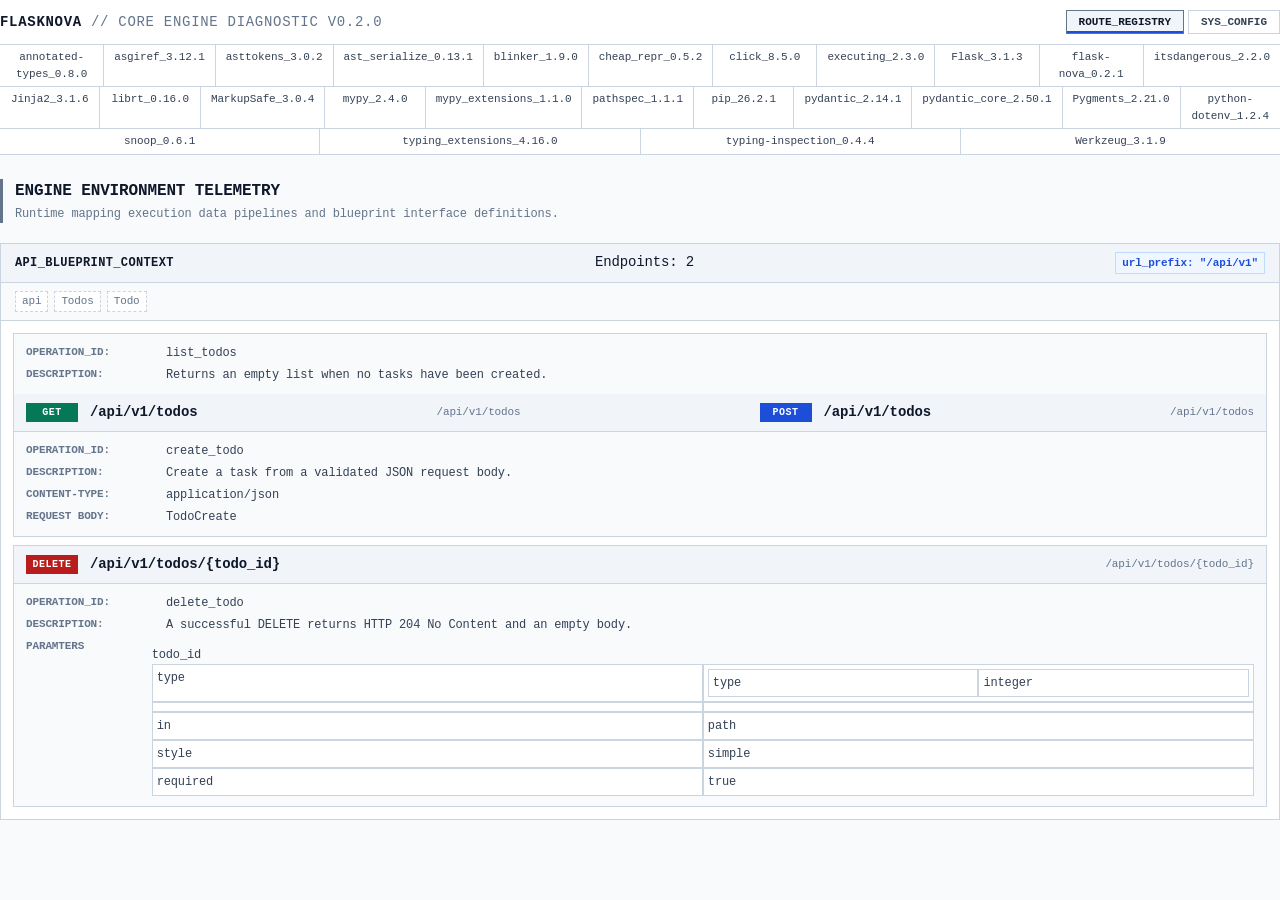
==== web/index.html @ c6609d12 "updated codebase" ====
<!doctype html>
<html lang="en">
	<head>
		<meta charset="UTF-8" />
		<meta name="viewport" content="width=device-width, initial-scale=1.0" />
		<title>FlaskNova Engine Diagnostics</title>

		<link rel="stylesheet" href="./style.css">
	</head>

	<body>
		<header class="engine-header">
			<div class="container navbar-core">
				<div class="engine-id">
					FlaskNova <span>// Core Engine Diagnostic v0.2.0</span>
				</div>
				<nav class="tab-engine">
					<button
						id="tab-bp"
						class="active-tab"
						onclick="toggleEnginePane('blueprint')"
					>
						Route_Registry
					</button>
					<button id="tab-cfg" onclick="toggleEnginePane('config')">
						Sys_Config
					</button>
				</nav>
			</div>
			<div id="sys-matx" class="sys-matrix"></div>
		</header>

		<main class="container view-frame">
			<section class="hero-telemetry">
				<h1>Engine Environment Telemetry</h1>
				<p>
					Runtime mapping execution data pipelines and blueprint interface
					definitions.
				</p>
			</section>

			<!-- ROUTE DICTIONARY VIEW PANEL -->
			<div id="pane-blueprint" class="pane-state active-frame"></div>

			<!-- CONFIG DATA MAP VIEW PANEL -->
			<div id="pane-config" class="pane-state">
				<section class="config-schema">
					<div class="schema-header">
						Application Runtime Environments Schema Mapping
					</div>
					<div id="runtime-config-target" class="schema-grid">
						<!-- Virtual injection of configuration structures via app.js -->
					</div>
				</section>
			</div>
		</main>

		<!-- <script src="./t.js"></script> -->

		<script>
			function toggleEnginePane(targetPane) {
				document
					.querySelectorAll(".pane-state")
					.forEach((el) => el.classList.remove("active-frame"));
				document
					.querySelectorAll(".tab-engine button")
					.forEach((el) => el.classList.remove("active-tab"));

				if (targetPane === "blueprint") {
					document
						.getElementById("pane-blueprint")
						.classList.add("active-frame");
					document.getElementById("tab-bp").classList.add("active-tab");
				} else {
					document.getElementById("pane-config").classList.add("active-frame");
					document.getElementById("tab-cfg").classList.add("active-tab");
				}
			}

			const BuildSchemaRow = (key, val) => {
				const row = document.createElement("div");
				row.classList.add("schema-row");

				const keyContainer = document.createElement("span");
				keyContainer.classList.add("param-key");
				keyContainer.textContent = key;

				const valContainer = document.createElement("span");

				if (typeof val === "boolean") {
					valContainer.classList.add("token-boolean");
				} else if (typeof val === "object" && val !== null) {
					valContainer.classList.add("token-object");
				} else if (typeof val === "string") {
					valContainer.classList.add("token-string");
				} else if (typeof val === "number") {
					valContainer.classList.add("token-number");
				}

				valContainer.textContent =
					typeof val === "object" ? JSON.stringify(val) : val;

				row.appendChild(keyContainer);
				row.appendChild(valContainer);
				return row;
			};

			const manifestNode = (key, data) => {
				const node = document.createElement("div");
				node.classList.add("manifest-row");

				const nodeKey = document.createElement("span");
				nodeKey.classList.add("manifest-key");
				nodeKey.textContent = key;

				const nodeData = document.createElement("span");
				nodeData.textContent = data;

				node.appendChild(nodeKey);
				node.appendChild(nodeData);
				return node;
			};

			const schemaInfoNode = (schemaName, schema) => {
				const schemaInfo = document.createElement("div");
				schemaInfo.classList.add("schema-info");

				const infoHeader = document.createElement("header");
				infoHeader.style.textAlign = "center";
				const schemaHeader = document.createElement("h2");

				const infoBody = document.createElement("div");

				schemaHeader.textContent = schemaName;
				infoHeader.appendChild(schemaHeader);

				if (Object.hasOwn(schema, "description")) {
					const schemaDes = document.createElement("p");
					schemaDes.textContent = schema.description;
					infoHeader.appendChild(schemaDes);
				}

				Object.entries(schema).forEach(([i, j]) => {
					const infoDiv = document.createElement("div");
					infoDiv.classList.add("schema-row");

					if (i != "description" && i != "title" && j !== null) {
						const schemaKey = document.createElement("div");
						const schemaData = document.createElement("div");
						schemaKey.textContent = i;

						if (Array.isArray(j)) {
							schemaData.classList.add("token-object");
							schemaData.textContent = j;
						} else if (typeof j === "object") {
							Object.entries(j).forEach(([y, z]) => {
								const yz = document.createElement("div");
								yz.classList.add("schema-row");

								const ky = document.createElement("span");
								const kz = document.createElement("span");
								kz.classList.add("token-object");
								ky.textContent = y;
								kz.textContent = JSON.stringify(z);
								yz.appendChild(ky);
								yz.appendChild(kz);
								schemaData.appendChild(yz);
							});
						} else if (typeof j === "string") {
							schemaData.classList.add("token-string");
							schemaData.textContent = j;
						}
						infoDiv.appendChild(schemaKey);
						infoDiv.appendChild(schemaData);
					}
					infoBody.appendChild(infoDiv);
				});
				schemaInfo.appendChild(infoHeader);
				schemaInfo.appendChild(infoBody);
				return schemaInfo;
			};

			const BuildRouteNode = (url, urlMeta, components) => {
				const node = document.createElement("div");
				node.classList.add("route-node");
				const wireframe = document.createElement("div");
				wireframe.classList.add("route-wireframe");

				Object.entries(urlMeta).forEach(([method, methodMeta]) => {
					const manifestArea = document.createElement("div");
					manifestArea.classList.add("payload-manifest");

					manifestArea.appendChild(
						manifestNode("Operation_ID:", methodMeta.operationId),
					);

					const hasDescription = Object.hasOwn(methodMeta, "description");
					const hasRequestBody = Object.hasOwn(methodMeta, "requestBody");
					const hasParameter = Object.hasOwn(methodMeta, "parameters");

					hasDescription &&
						manifestArea.appendChild(
							manifestNode("Description:", methodMeta.description),
						);

					if (hasRequestBody) {
						const content = methodMeta.requestBody.content;

						Object.entries(content).forEach(([contentType, contentObj]) => {
							const hasSchema = Object.hasOwn(contentObj, "schema");

							manifestArea.appendChild(
								manifestNode("Content-Type:", contentType),
							);

							if (hasSchema && Object.hasOwn(contentObj["schema"], "$ref")) {
								const schemaName = contentObj["schema"]["$ref"].split("/")[3];
								const cmpn = JSON.parse(components);

								const schema = cmpn.schemas[schemaName];

								const node = document.createElement("div");
								node.classList.add("manifest-row");
								const schemaInfo = document.createElement("div");
								schemaInfo.classList.add("schema-info");

								const nk = document.createElement("span");
								nk.classList.add("manifest-key");
								nk.textContent = "Request Body:";

								const nd = document.createElement("span");
								nd.textContent = schemaName;

								schemaInfo.innerHTML = schemaInfoNode(
									schemaName,
									schema,
								).getHTML();
								node.appendChild(nk);
								node.appendChild(nd);
								node.appendChild(schemaInfo);

								nd.addEventListener("mouseenter", () => {
									schemaInfo.className = "schema-info-hover";
								});
								schemaInfo.addEventListener("mouseleave", () => {
									schemaInfo.className = "schema-info";
								});
								manifestArea.appendChild(node);
							}
						});
					}
					if (hasParameter) {
						const node = document.createElement("div");
						node.classList.add("manifest-row");

						const nodeKey = document.createElement("span");
						nodeKey.classList.add("manifest-key");
						nodeKey.textContent = "Paramters";

						const prop = methodMeta.parameters;

						node.appendChild(nodeKey);

						const nodeData = document.createElement("span");
						nodeData.classList.add("manifest-data");

						prop.forEach((path) => {
							const nd = document.createElement("div");
							nd.classList.add("nd");
							nd.textContent = path.name;

							Object.entries(path).forEach(([k, v]) => {
								const kd = document.createElement("div");
								const rk = document.createElement("span");
								const rd = document.createElement("span");

								if (k != "name") {
									rk.textContent = k;
									if (typeof v === "object") {
										const sn = document.createElement("div");
										Object.entries(v).forEach(([k, v]) => {
											const ss = document.createElement("span");
											ss.textContent = k;
											const sd = document.createElement("span");
											sd.textContent = v;

											sn.appendChild(ss);
											sn.appendChild(sd);
										});

										rd.appendChild(sn);
									} else {
										rd.textContent = v;
									}
								}

								kd.appendChild(rk);
								kd.appendChild(rd);
								nd.appendChild(kd);
							});

							nodeData.appendChild(nd);
							node.appendChild(nodeData);
							manifestArea.appendChild(node);
						});
					}
					// todo: response schema

					const methodBlock = document.createElement("div");
					methodBlock.classList.add("method-block");

					const httpVerbBadge = document.createElement("span");
					httpVerbBadge.classList.add("http-verb", method.toLowerCase());
					httpVerbBadge.textContent = method.toUpperCase();

					const pathText = document.createElement("span");
					pathText.classList.add("uri-path");
					pathText.textContent = url;

					methodBlock.appendChild(httpVerbBadge);
					methodBlock.appendChild(pathText);

					const dnsEndpointCode = document.createElement("span");
					dnsEndpointCode.classList.add("dns-endpoint");
					dnsEndpointCode.textContent = url;

					wireframe.appendChild(methodBlock);
					wireframe.appendChild(dnsEndpointCode);

					node.appendChild(wireframe);
					node.appendChild(manifestArea);
				});

				return node;
			};

			const BPModule = (title, urlPrefix, tags, strPath, components) => {
				const paths = JSON.parse(strPath);
				const sec = document.createElement("section");
				sec.classList.add("bp-module");

				const scope = document.createElement("div");
				scope.classList.add("scope-tags");

				const metaHead = document.createElement("div");
				metaHead.classList.add("bp-meta-header");

				const routeRegistry = document.createElement("div");
				routeRegistry.classList.add("route-registry");

				metaHead.innerHTML = `
                    <div class="bp-title">${title.toUpperCase()}_BLUEPRINT_CONTEXT</div>
                    <span>Endpoints: ${Object.keys(paths).length}</span>
                    <span class="prefix-token">url_prefix: "${urlPrefix}"</span>
                    `;
				tags.forEach((tag) => {
					const scopeNode = document.createElement("span");
					scopeNode.classList.add("scope-node");
					scopeNode.textContent = tag;
					scope.appendChild(scopeNode);
				});
				sec.appendChild(metaHead);
				sec.appendChild(scope);

				Object.entries(paths).forEach(([url, urlMeta]) => {
					routeRegistry.appendChild(BuildRouteNode(url, urlMeta, components));
				});
				sec.appendChild(routeRegistry);

				return sec;
			};
			window.addEventListener("DOMContentLoaded", () => {
				const configTarget = document.getElementById("runtime-config-target");
				const sysMatx = document.getElementById("sys-matx");

				Object.entries({
					DEBUG: false,
					TESTING: false,
					PROPAGATE_EXCEPTIONS: null,
					SECRET_KEY: "***********",
					SECRET_KEY_FALLBACKS: "***********",
					PERMANENT_SESSION_LIFETIME: "31 days, 0:00:00",
					USE_X_SENDFILE: false,
					TRUSTED_HOSTS: null,
					SERVER_NAME: null,
					APPLICATION_ROOT: "/",
					SESSION_COOKIE_NAME: "session",
					SESSION_COOKIE_DOMAIN: null,
					SESSION_COOKIE_PATH: null,
					SESSION_COOKIE_HTTPONLY: true,
					SESSION_COOKIE_SECURE: false,
					SESSION_COOKIE_PARTITIONED: false,
					SESSION_COOKIE_SAMESITE: null,
					SESSION_REFRESH_EACH_REQUEST: true,
					MAX_CONTENT_LENGTH: null,
					MAX_FORM_MEMORY_SIZE: 500000,
					MAX_FORM_PARTS: 1000,
					SEND_FILE_MAX_AGE_DEFAULT: null,
					TRAP_BAD_REQUEST_ERRORS: null,
					TRAP_HTTP_EXCEPTIONS: false,
					EXPLAIN_TEMPLATE_LOADING: false,
					PREFERRED_URL_SCHEME: "http",
					TEMPLATES_AUTO_RELOAD: null,
					MAX_COOKIE_SIZE: 4093,
					PROVIDE_AUTOMATIC_OPTIONS: true,
					ANSI_COLOR_JSON_LOG: true,
					FLASKNOVA_ENABLED_DOCS: true,
					FLASKNOVA_REDOC_ROUTE: "/redoc",
					FLASKNOVA_SCALAR_ROUTE: "/scalar",
					FLASKNOVA_SWAGGER_ROUTE: "/docs",
				}).forEach(([k, v]) => configTarget.appendChild(BuildSchemaRow(k, v)));

				Object.entries({
					"annotated-types": "0.8.0",
					asgiref: "3.12.1",
					asttokens: "3.0.2",
					ast_serialize: "0.13.1",
					blinker: "1.9.0",
					cheap_repr: "0.5.2",
					click: "8.5.0",
					executing: "2.3.0",
					Flask: "3.1.3",
					"flask-nova": "0.2.1",
					itsdangerous: "2.2.0",
					Jinja2: "3.1.6",
					librt: "0.16.0",
					MarkupSafe: "3.0.4",
					mypy: "2.4.0",
					mypy_extensions: "1.1.0",
					pathspec: "1.1.1",
					pip: "26.2.1",
					pydantic: "2.14.1",
					pydantic_core: "2.50.1",
					Pygments: "2.21.0",
					"python-dotenv": "1.2.4",
					snoop: "0.6.1",
					typing_extensions: "4.16.0",
					"typing-inspection": "0.4.4",
					Werkzeug: "3.1.9",
				}).forEach(([k, v]) => {
					const spn = document.createElement("span");
					spn.textContent = `${k}_${v}`;
					sysMatx.appendChild(spn);
				});
				const panBlueprint = document.getElementById("pane-blueprint");

				[
					{
						title: "api",
						urlPrefix: "/api/v1",
						tags: ["api", "Todos", "Todo"],
						paths:
							'{"/api/v1/todos": {"get": {"tags": ["Todos", "api", "api"], "summary": "List every Todo item, ordered by ascending ID.", "description": "Returns an empty list when no tasks have been created.", "operationId": "list_todos"}, "post": {"tags": ["Todos", "api", "api"], "summary": "Create a Todo", "description": "Create a task from a validated JSON request body.", "operationId": "create_todo", "requestBody": {"content": {"application/json": {"schema": {"$ref": "#/components/schemas/TodoCreate"}}}, "required": true}}}, "/api/v1/todos/{todo_id}": {"delete": {"tags": ["Todo", "api", "api"], "summary": "Delete one Todo item.", "description": "A successful DELETE returns HTTP 204 No Content and an empty body.", "operationId": "delete_todo", "parameters": [{"type": {"type": "integer"}, "name": "todo_id", "in": "path", "style": "simple", "required": true}]}}}',
						components:
							'{"schemas": {"TodoListResponse": {"$defs": {"TodoResponse": {"description": "Describe the public JSON representation of a Todo item.", "properties": {"id": {"description": "Unique task identifier", "title": "Id", "type": "integer"}, "title": {"description": "Short task title", "title": "Title", "type": "string"}, "description": {"description": "Task details", "title": "Description", "type": "string"}, "completed": {"description": "Completion state", "title": "Completed", "type": "boolean"}, "created_at": {"description": "Creation timestamp in UTC", "format": "date-time", "title": "Created At", "type": "string"}, "updated_at": {"description": "Last update timestamp in UTC", "format": "date-time", "title": "Updated At", "type": "string"}}, "required": ["id", "title", "description", "completed", "created_at", "updated_at"], "title": "TodoResponse", "type": "object"}}, "description": "Describe the JSON envelope returned when listing tasks.", "properties": {"items": {"items": {"$ref": "#/components/schemas/TodoResponse"}, "title": "Items", "type": "array"}, "count": {"title": "Count", "type": "integer"}}, "required": ["items", "count"], "title": "TodoListResponse", "type": "object"}, "TodoCreate": {"additionalProperties": false, "description": "Validate the JSON body required to create a Todo item.", "properties": {"title": {"description": "Short task title", "maxLength": 120, "minLength": 1, "title": "Title", "type": "string"}, "description": {"default": "", "description": "Optional details about the task", "maxLength": 2000, "title": "Description", "type": "string"}}, "required": ["title"], "title": "TodoCreate", "type": "object"}, "TodoResponse": {"description": "Describe the public JSON representation of a Todo item.", "properties": {"id": {"description": "Unique task identifier", "title": "Id", "type": "integer"}, "title": {"description": "Short task title", "title": "Title", "type": "string"}, "description": {"description": "Task details", "title": "Description", "type": "string"}, "completed": {"description": "Completion state", "title": "Completed", "type": "boolean"}, "created_at": {"description": "Creation timestamp in UTC", "format": "date-time", "title": "Created At", "type": "string"}, "updated_at": {"description": "Last update timestamp in UTC", "format": "date-time", "title": "Updated At", "type": "string"}}, "required": ["id", "title", "description", "completed", "created_at", "updated_at"], "title": "TodoResponse", "type": "object"}, "TodoUpdate": {"additionalProperties": false, "description": "Validate a partial Todo update submitted through PATCH.", "properties": {"title": {"anyOf": [{"maxLength": 120, "minLength": 1, "type": "string"}, {"type": "null"}], "default": null, "description": "Replacement title", "title": "Title"}, "description": {"anyOf": [{"maxLength": 2000, "type": "string"}, {"type": "null"}], "default": null, "description": "Replacement description", "title": "Description"}, "completed": {"anyOf": [{"type": "boolean"}, {"type": "null"}], "default": null, "description": "Whether the task is completed", "title": "Completed"}}, "title": "TodoUpdate", "type": "object"}}}',
					},
				].forEach((bp) => {
					panBlueprint.appendChild(
						BPModule(bp.title, bp.urlPrefix, bp.tags, bp.paths, bp.components),
					);
				});
			});
		</script>
	</body>
</html>
---- web/style.css ----
:root {
	/* System Light Palette */
	--bg-system: #f8fafc;
	--bg-surface: #ffffff;
	--bg-surface-elevated: #f1f5f9;
	--border-spec: #cbd5e1;
	--border-focus: #64748b;

	/* Technical Typography */
	--text-primary: #0f172a;
	--text-secondary: #334155;
	--text-muted: #64748b;

	/* HTTP Verb Badges (High Contrast Light) */
	--http-get: #047857;
	--http-post: #1d4ed8;
	--http-put: #b45309;
	--http-delete: #b91c1c;

	/* Token & Data Type Accents */
	--token-bool: #be123c;
	--token-num: #0284c7;
	--token-str: #047857;
	--token-obj: #6b21a8;
}

* {
	box-sizing: border-box;
	margin: 0;
	padding: 0;
}

body {
	font-family:
		ui-monospace, SFMono-Regular, Menlo, Monaco, Consolas, "Liberation Mono",
		"Courier New", monospace;
	background-color: var(--bg-system);
	color: var(--text-primary);
	font-size: 0.875rem;
	line-height: 1.5;
	letter-spacing: -0.01em;
}

.container {
	width: 100%;
	max-width: 1280px;
	margin: 0 auto;
	padding: 0 16px;
}

/* Header & System Toolbar */
.engine-header {
	background-color: var(--bg-surface);
	border-bottom: 1px solid var(--border-spec);
	position: sticky;
	top: 0;
	z-index: 1000;
}

.navbar-core {
	display: flex;
	justify-content: space-between;
	align-items: center;
	padding: 10px 0;
}

.engine-id {
	font-weight: 700;
	color: var(--text-primary);
	text-transform: uppercase;
	letter-spacing: 0.05em;
}

.engine-id span {
	color: var(--text-muted);
	font-weight: 400;
}

.tab-engine {
	display: flex;
	gap: 4px;
}

.tab-engine button {
	background: var(--bg-surface);
	border: 1px solid var(--border-spec);
	color: var(--text-secondary);
	font-family: inherit;
	font-size: 11px;
	padding: 5px 12px;
	cursor: pointer;
	text-transform: uppercase;
	font-weight: 600;
	transition: all 0.1s ease;
}

.tab-engine button:hover {
	background-color: var(--bg-surface-elevated);
	border-color: var(--border-focus);
	color: var(--text-primary);
}

.tab-engine button.active-tab {
	background-color: var(--bg-surface-elevated);
	border-color: var(--border-focus);
	color: var(--text-primary);
	box-shadow: inset 0 -2px 0 var(--http-post);
}

.sys-matrix {
	display: flex;
	flex-wrap: wrap;
	gap: 1px;
	background-color: var(--border-spec);
	border-top: 1px solid var(--border-spec);
}

.sys-matrix span {
	background-color: var(--bg-surface);
	color: var(--text-secondary);
	padding: 4px 10px;
	font-size: 11px;
	text-align: center;
	flex: 1;
}

.view-frame {
	padding: 24px 0;
}

.hero-telemetry {
	margin-bottom: 20px;
	border-left: 3px solid var(--border-focus);
	padding-left: 12px;
}

.hero-telemetry h1 {
	font-size: 16px;
	font-weight: 700;
	text-transform: uppercase;
	margin-bottom: 2px;
}

.hero-telemetry p {
	color: var(--text-muted);
	font-size: 12px;
}

/* Modules & Components */
.bp-module {
	background-color: var(--bg-surface);
	border: 1px solid var(--border-spec);
	margin-bottom: 20px;
}

.bp-meta-header {
	display: flex;
	flex-wrap: wrap;
	justify-content: space-between;
	align-items: center;
	background-color: var(--bg-surface-elevated);
	padding: 8px 14px;
	border-bottom: 1px solid var(--border-spec);
}

.bp-title {
	font-size: 12px;
	font-weight: 700;
	letter-spacing: 0.03em;
}

.prefix-token {
	background-color: #eff6ff;
	color: var(--http-post);
	border: 1px solid #bfdbfe;
	padding: 2px 6px;
	font-size: 11px;
	font-weight: 600;
}

.scope-tags {
	display: flex;
	flex-wrap: wrap;
	gap: 6px;
	padding: 8px 14px;
	background-color: var(--bg-system);
	border-bottom: 1px solid var(--border-spec);
}

.scope-node {
	font-size: 11px;
	color: var(--text-muted);
	border: 1px dashed var(--border-spec);
	background: var(--bg-surface);
	padding: 1px 6px;
}

.route-registry {
	padding: 12px;
	display: flex;
	flex-direction: column;
	gap: 8px;
}

.route-node {
	border: 1px solid var(--border-spec);
	background-color: var(--bg-surface);
}

.route-wireframe {
	display: flex;
	flex-wrap: wrap;
	justify-content: space-between;
	align-items: center;
	padding: 8px 12px;
	background-color: var(--bg-surface-elevated);
	border-bottom: 1px solid var(--border-spec);
}

.method-block {
	display: flex;
	align-items: center;
	gap: 12px;
}

.http-verb {
	font-size: 10px;
	font-weight: 700;
	padding: 2px 6px;
	color: #ffffff;
	min-width: 52px;
	text-align: center;
	letter-spacing: 0.05em;
}

.http-verb.get {
	background-color: var(--http-get);
}
.http-verb.post {
	background-color: var(--http-post);
}
.http-verb.put {
	background-color: var(--http-put);
}
.http-verb.delete {
	background-color: var(--http-delete);
}

.uri-path {
	font-weight: 700;
	color: var(--text-primary);
}

.dns-endpoint {
	font-size: 11px;
	color: var(--text-muted);
}

.payload-manifest {
	padding: 10px 12px;
	background-color: var(--bg-system);
}

.manifest-row {
	margin-bottom: 4px;
	color: var(--text-secondary);
	display: flex;
	font-size: 12px;
}

.manifest-row:last-child {
	margin-bottom: 0;
}

.schema-info {
	display: none;
}

.schema-info-hover {
	cursor: pointer;
	display: block;
	position: absolute;
	z-index: 10;
	background-color: var(--bg-surface);
	border: 1px solid var(--border-focus);
	box-shadow: 0 4px 12px rgba(0, 0, 0, 0.08);
	width: 50%;
	color: var(--text-primary);
	padding: 12px;
}

.manifest-key {
	font-weight: 600;
	width: 140px;
	text-transform: uppercase;
	color: var(--text-muted);
	font-size: 11px;
}

.manifest-data {
	width: 100%;
}

.nd {
	margin-top: 8px;
}

.nd div {
	display: flex;
	justify-content: space-around;
}

.nd span {
	border: 1px solid var(--border-spec);
	background: var(--bg-surface);
	flex: 1;
	padding: 4px;
}

.config-schema {
	background-color: var(--bg-surface);
	border: 1px solid var(--border-spec);
}

.schema-header {
	background-color: var(--bg-surface-elevated);
	padding: 8px 14px;
	border-bottom: 1px solid var(--border-spec);
	font-weight: 700;
	font-size: 11px;
	color: var(--text-muted);
	text-transform: uppercase;
}

.schema-grid {
	display: flex;
	flex-direction: column;
}
.schema-row {
	display: flex;
	justify-content: space-between;
	flex-wrap: wrap;
	border-bottom: 1px solid var(--border-spec);
	padding: 8px 14px;
	align-items: center;
	font-size: 12px;
}
.schema-row:last-child {
	border-bottom: none;
}

.param-key {
	font-weight: 600;
	color: var(--text-primary);
}

.token-boolean {
	color: var(--token-bool);
	font-weight: 700;
}

.token-object {
	color: var(--token-obj);
	background: #f3e8ff;
	border: 1px solid #e9d5ff;
	padding: 1px 4px;
}

.token-string {
	color: var(--token-str);
}

.token-number {
	color: var(--token-num);
}

.pane-state {
	display: none;
}

.pane-state.active-frame {
	display: block;
}
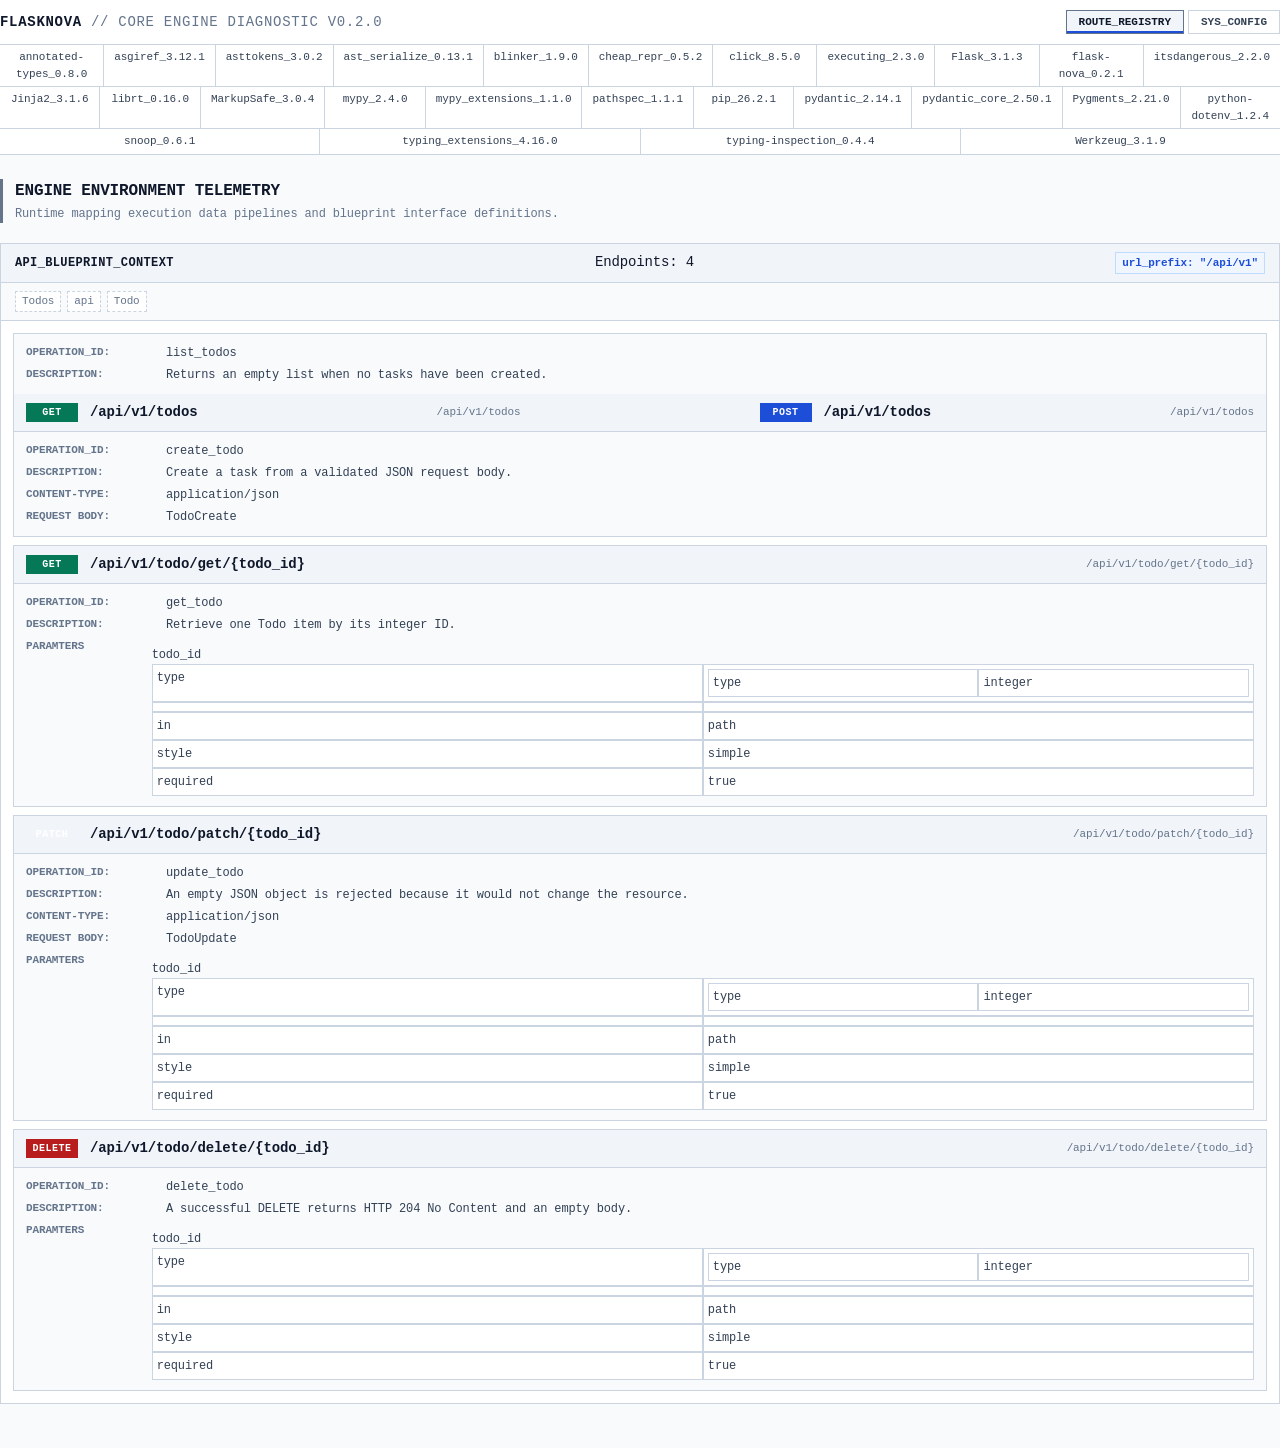
==== commit 94cf6365: "refactored codebase" ====
--- a/web/index.html
+++ b/web/index.html
@@ -448,9 +448,9 @@
 					{
 						title: "api",
 						urlPrefix: "/api/v1",
-						tags: ["api", "Todos", "Todo"],
+						tags: ["Todos", "api", "Todo"],
 						paths:
-							'{"/api/v1/todos": {"get": {"tags": ["Todos", "api", "api"], "summary": "List every Todo item, ordered by ascending ID.", "description": "Returns an empty list when no tasks have been created.", "operationId": "list_todos"}, "post": {"tags": ["Todos", "api", "api"], "summary": "Create a Todo", "description": "Create a task from a validated JSON request body.", "operationId": "create_todo", "requestBody": {"content": {"application/json": {"schema": {"$ref": "#/components/schemas/TodoCreate"}}}, "required": true}}}, "/api/v1/todos/{todo_id}": {"delete": {"tags": ["Todo", "api", "api"], "summary": "Delete one Todo item.", "description": "A successful DELETE returns HTTP 204 No Content and an empty body.", "operationId": "delete_todo", "parameters": [{"type": {"type": "integer"}, "name": "todo_id", "in": "path", "style": "simple", "required": true}]}}}',
+							'{"/api/v1/todos": {"get": {"tags": ["Todos", "api", "api"], "summary": "List every Todo item, ordered by ascending ID.", "description": "Returns an empty list when no tasks have been created.", "operationId": "list_todos"}, "post": {"tags": ["Todos", "api", "api"], "summary": "Create a Todo", "description": "Create a task from a validated JSON request body.", "operationId": "create_todo", "requestBody": {"content": {"application/json": {"schema": {"$ref": "#/components/schemas/TodoCreate"}}}, "required": true}}}, "/api/v1/todo/get/{todo_id}": {"get": {"tags": ["Todo", "api", "api"], "summary": "Retrieve one Todo item by its integer ID.", "description": "Retrieve one Todo item by its integer ID.", "operationId": "get_todo", "parameters": [{"type": {"type": "integer"}, "name": "todo_id", "in": "path", "style": "simple", "required": true}]}}, "/api/v1/todo/patch/{todo_id}": {"patch": {"tags": ["Todo", "api", "api"], "summary": "Update only the fields supplied in the request body.", "description": "An empty JSON object is rejected because it would not change the resource.", "operationId": "update_todo", "parameters": [{"type": {"type": "integer"}, "name": "todo_id", "in": "path", "style": "simple", "required": true}], "requestBody": {"content": {"application/json": {"schema": {"$ref": "#/components/schemas/TodoUpdate"}}}, "required": true}}}, "/api/v1/todo/delete/{todo_id}": {"delete": {"tags": ["Todo", "api", "api"], "summary": "Delete one Todo item.", "description": "A successful DELETE returns HTTP 204 No Content and an empty body.", "operationId": "delete_todo", "parameters": [{"type": {"type": "integer"}, "name": "todo_id", "in": "path", "style": "simple", "required": true}]}}}',
 						components:
 							'{"schemas": {"TodoListResponse": {"$defs": {"TodoResponse": {"description": "Describe the public JSON representation of a Todo item.", "properties": {"id": {"description": "Unique task identifier", "title": "Id", "type": "integer"}, "title": {"description": "Short task title", "title": "Title", "type": "string"}, "description": {"description": "Task details", "title": "Description", "type": "string"}, "completed": {"description": "Completion state", "title": "Completed", "type": "boolean"}, "created_at": {"description": "Creation timestamp in UTC", "format": "date-time", "title": "Created At", "type": "string"}, "updated_at": {"description": "Last update timestamp in UTC", "format": "date-time", "title": "Updated At", "type": "string"}}, "required": ["id", "title", "description", "completed", "created_at", "updated_at"], "title": "TodoResponse", "type": "object"}}, "description": "Describe the JSON envelope returned when listing tasks.", "properties": {"items": {"items": {"$ref": "#/components/schemas/TodoResponse"}, "title": "Items", "type": "array"}, "count": {"title": "Count", "type": "integer"}}, "required": ["items", "count"], "title": "TodoListResponse", "type": "object"}, "TodoCreate": {"additionalProperties": false, "description": "Validate the JSON body required to create a Todo item.", "properties": {"title": {"description": "Short task title", "maxLength": 120, "minLength": 1, "title": "Title", "type": "string"}, "description": {"default": "", "description": "Optional details about the task", "maxLength": 2000, "title": "Description", "type": "string"}}, "required": ["title"], "title": "TodoCreate", "type": "object"}, "TodoResponse": {"description": "Describe the public JSON representation of a Todo item.", "properties": {"id": {"description": "Unique task identifier", "title": "Id", "type": "integer"}, "title": {"description": "Short task title", "title": "Title", "type": "string"}, "description": {"description": "Task details", "title": "Description", "type": "string"}, "completed": {"description": "Completion state", "title": "Completed", "type": "boolean"}, "created_at": {"description": "Creation timestamp in UTC", "format": "date-time", "title": "Created At", "type": "string"}, "updated_at": {"description": "Last update timestamp in UTC", "format": "date-time", "title": "Updated At", "type": "string"}}, "required": ["id", "title", "description", "completed", "created_at", "updated_at"], "title": "TodoResponse", "type": "object"}, "TodoUpdate": {"additionalProperties": false, "description": "Validate a partial Todo update submitted through PATCH.", "properties": {"title": {"anyOf": [{"maxLength": 120, "minLength": 1, "type": "string"}, {"type": "null"}], "default": null, "description": "Replacement title", "title": "Title"}, "description": {"anyOf": [{"maxLength": 2000, "type": "string"}, {"type": "null"}], "default": null, "description": "Replacement description", "title": "Description"}, "completed": {"anyOf": [{"type": "boolean"}, {"type": "null"}], "default": null, "description": "Whether the task is completed", "title": "Completed"}}, "title": "TodoUpdate", "type": "object"}}}',
 					},
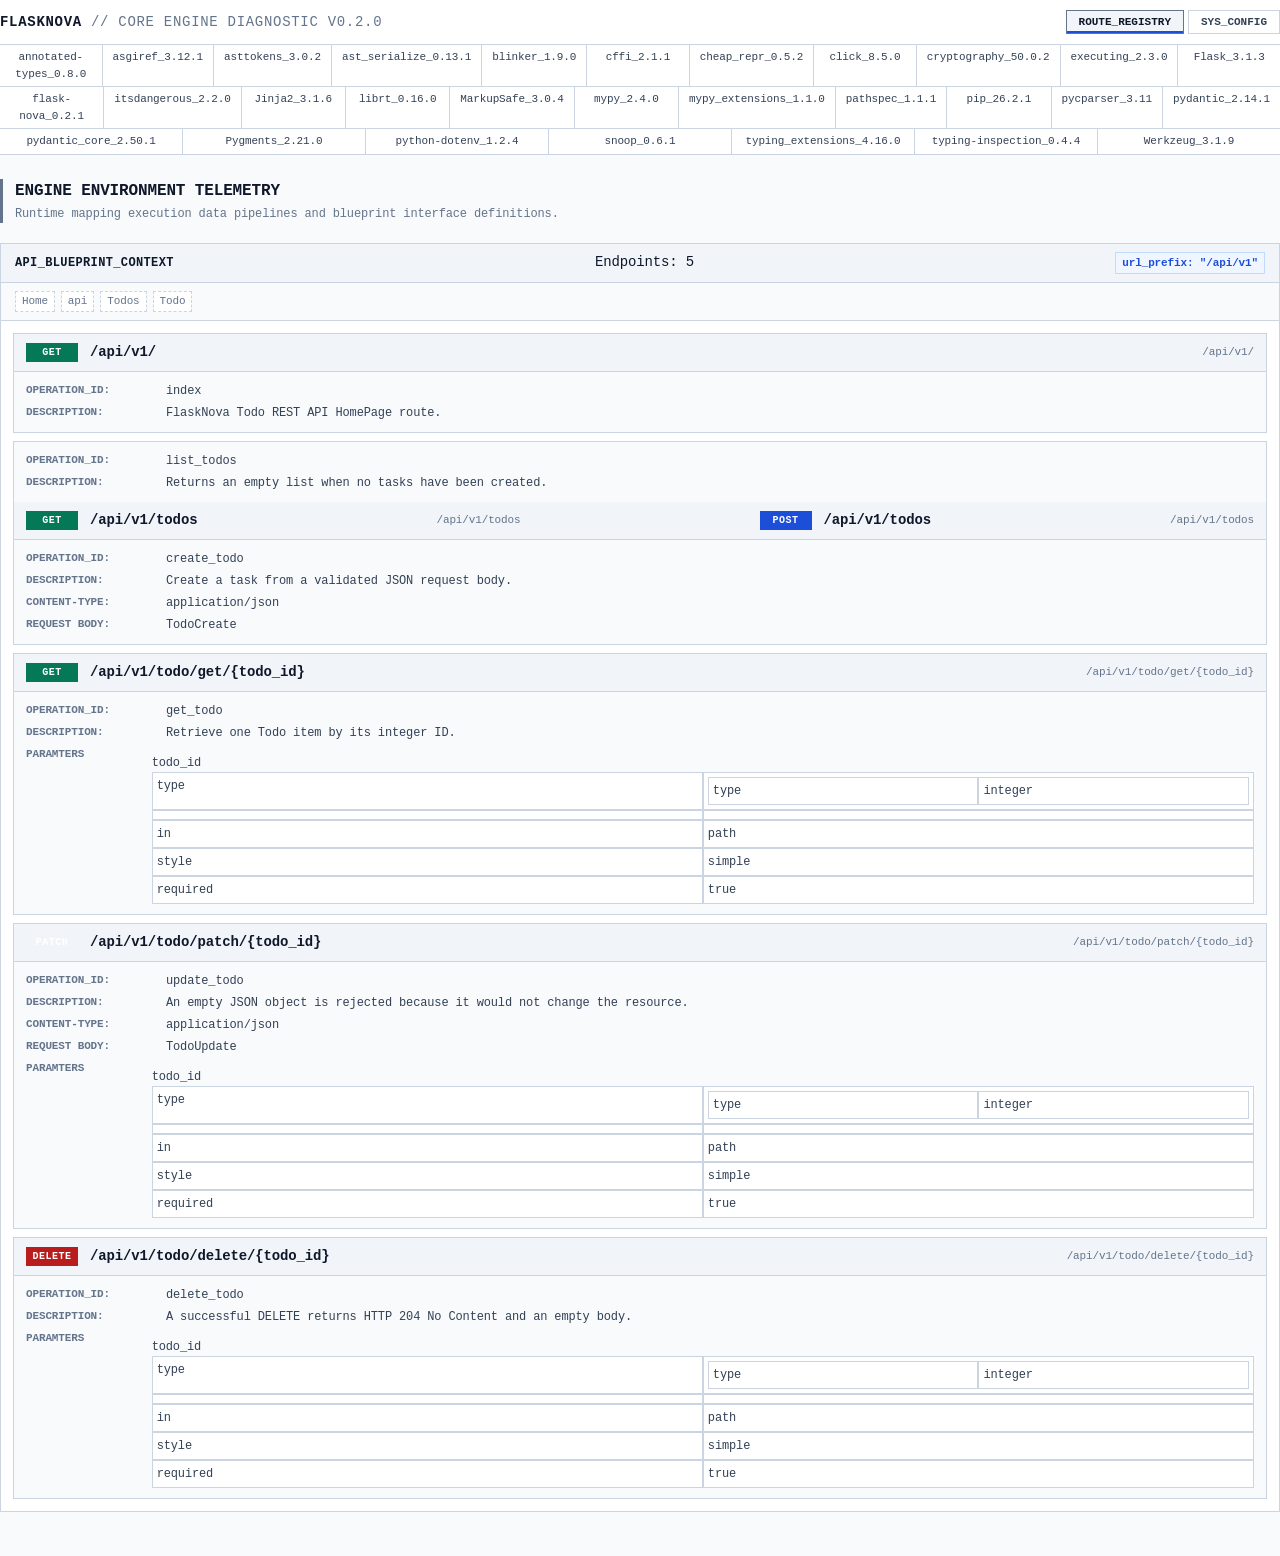
==== commit b085c05a: "integrated openssl & https scheme" ====
--- a/web/index.html
+++ b/web/index.html
@@ -1,465 +1,755 @@
-<!doctype html>
-<html lang="en">
-	<head>
-		<meta charset="UTF-8" />
-		<meta name="viewport" content="width=device-width, initial-scale=1.0" />
-		<title>FlaskNova Engine Diagnostics</title>
-
-		<link rel="stylesheet" href="./style.css">
-	</head>
-
-	<body>
-		<header class="engine-header">
-			<div class="container navbar-core">
-				<div class="engine-id">
-					FlaskNova <span>// Core Engine Diagnostic v0.2.0</span>
-				</div>
-				<nav class="tab-engine">
-					<button
-						id="tab-bp"
-						class="active-tab"
-						onclick="toggleEnginePane('blueprint')"
-					>
-						Route_Registry
-					</button>
-					<button id="tab-cfg" onclick="toggleEnginePane('config')">
-						Sys_Config
-					</button>
-				</nav>
-			</div>
-			<div id="sys-matx" class="sys-matrix"></div>
-		</header>
-
-		<main class="container view-frame">
-			<section class="hero-telemetry">
-				<h1>Engine Environment Telemetry</h1>
-				<p>
-					Runtime mapping execution data pipelines and blueprint interface
-					definitions.
-				</p>
-			</section>
-
-			<!-- ROUTE DICTIONARY VIEW PANEL -->
-			<div id="pane-blueprint" class="pane-state active-frame"></div>
-
-			<!-- CONFIG DATA MAP VIEW PANEL -->
-			<div id="pane-config" class="pane-state">
-				<section class="config-schema">
-					<div class="schema-header">
-						Application Runtime Environments Schema Mapping
-					</div>
-					<div id="runtime-config-target" class="schema-grid">
-						<!-- Virtual injection of configuration structures via app.js -->
-					</div>
-				</section>
-			</div>
-		</main>
-
-		<!-- <script src="./t.js"></script> -->
-
-		<script>
-			function toggleEnginePane(targetPane) {
-				document
-					.querySelectorAll(".pane-state")
-					.forEach((el) => el.classList.remove("active-frame"));
-				document
-					.querySelectorAll(".tab-engine button")
-					.forEach((el) => el.classList.remove("active-tab"));
-
-				if (targetPane === "blueprint") {
-					document
-						.getElementById("pane-blueprint")
-						.classList.add("active-frame");
-					document.getElementById("tab-bp").classList.add("active-tab");
-				} else {
-					document.getElementById("pane-config").classList.add("active-frame");
-					document.getElementById("tab-cfg").classList.add("active-tab");
-				}
-			}
-
-			const BuildSchemaRow = (key, val) => {
-				const row = document.createElement("div");
-				row.classList.add("schema-row");
-
-				const keyContainer = document.createElement("span");
-				keyContainer.classList.add("param-key");
-				keyContainer.textContent = key;
-
-				const valContainer = document.createElement("span");
-
-				if (typeof val === "boolean") {
-					valContainer.classList.add("token-boolean");
-				} else if (typeof val === "object" && val !== null) {
-					valContainer.classList.add("token-object");
-				} else if (typeof val === "string") {
-					valContainer.classList.add("token-string");
-				} else if (typeof val === "number") {
-					valContainer.classList.add("token-number");
-				}
-
-				valContainer.textContent =
-					typeof val === "object" ? JSON.stringify(val) : val;
-
-				row.appendChild(keyContainer);
-				row.appendChild(valContainer);
-				return row;
-			};
-
-			const manifestNode = (key, data) => {
-				const node = document.createElement("div");
-				node.classList.add("manifest-row");
-
-				const nodeKey = document.createElement("span");
-				nodeKey.classList.add("manifest-key");
-				nodeKey.textContent = key;
-
-				const nodeData = document.createElement("span");
-				nodeData.textContent = data;
-
-				node.appendChild(nodeKey);
-				node.appendChild(nodeData);
-				return node;
-			};
-
-			const schemaInfoNode = (schemaName, schema) => {
-				const schemaInfo = document.createElement("div");
-				schemaInfo.classList.add("schema-info");
-
-				const infoHeader = document.createElement("header");
-				infoHeader.style.textAlign = "center";
-				const schemaHeader = document.createElement("h2");
-
-				const infoBody = document.createElement("div");
-
-				schemaHeader.textContent = schemaName;
-				infoHeader.appendChild(schemaHeader);
-
-				if (Object.hasOwn(schema, "description")) {
-					const schemaDes = document.createElement("p");
-					schemaDes.textContent = schema.description;
-					infoHeader.appendChild(schemaDes);
-				}
-
-				Object.entries(schema).forEach(([i, j]) => {
-					const infoDiv = document.createElement("div");
-					infoDiv.classList.add("schema-row");
-
-					if (i != "description" && i != "title" && j !== null) {
-						const schemaKey = document.createElement("div");
-						const schemaData = document.createElement("div");
-						schemaKey.textContent = i;
-
-						if (Array.isArray(j)) {
-							schemaData.classList.add("token-object");
-							schemaData.textContent = j;
-						} else if (typeof j === "object") {
-							Object.entries(j).forEach(([y, z]) => {
-								const yz = document.createElement("div");
-								yz.classList.add("schema-row");
-
-								const ky = document.createElement("span");
-								const kz = document.createElement("span");
-								kz.classList.add("token-object");
-								ky.textContent = y;
-								kz.textContent = JSON.stringify(z);
-								yz.appendChild(ky);
-								yz.appendChild(kz);
-								schemaData.appendChild(yz);
-							});
-						} else if (typeof j === "string") {
-							schemaData.classList.add("token-string");
-							schemaData.textContent = j;
-						}
-						infoDiv.appendChild(schemaKey);
-						infoDiv.appendChild(schemaData);
-					}
-					infoBody.appendChild(infoDiv);
-				});
-				schemaInfo.appendChild(infoHeader);
-				schemaInfo.appendChild(infoBody);
-				return schemaInfo;
-			};
-
-			const BuildRouteNode = (url, urlMeta, components) => {
-				const node = document.createElement("div");
-				node.classList.add("route-node");
-				const wireframe = document.createElement("div");
-				wireframe.classList.add("route-wireframe");
-
-				Object.entries(urlMeta).forEach(([method, methodMeta]) => {
-					const manifestArea = document.createElement("div");
-					manifestArea.classList.add("payload-manifest");
-
-					manifestArea.appendChild(
-						manifestNode("Operation_ID:", methodMeta.operationId),
-					);
-
-					const hasDescription = Object.hasOwn(methodMeta, "description");
-					const hasRequestBody = Object.hasOwn(methodMeta, "requestBody");
-					const hasParameter = Object.hasOwn(methodMeta, "parameters");
-
-					hasDescription &&
-						manifestArea.appendChild(
-							manifestNode("Description:", methodMeta.description),
-						);
-
-					if (hasRequestBody) {
-						const content = methodMeta.requestBody.content;
-
-						Object.entries(content).forEach(([contentType, contentObj]) => {
-							const hasSchema = Object.hasOwn(contentObj, "schema");
-
-							manifestArea.appendChild(
-								manifestNode("Content-Type:", contentType),
-							);
-
-							if (hasSchema && Object.hasOwn(contentObj["schema"], "$ref")) {
-								const schemaName = contentObj["schema"]["$ref"].split("/")[3];
-								const cmpn = JSON.parse(components);
-
-								const schema = cmpn.schemas[schemaName];
-
-								const node = document.createElement("div");
-								node.classList.add("manifest-row");
-								const schemaInfo = document.createElement("div");
-								schemaInfo.classList.add("schema-info");
-
-								const nk = document.createElement("span");
-								nk.classList.add("manifest-key");
-								nk.textContent = "Request Body:";
-
-								const nd = document.createElement("span");
-								nd.textContent = schemaName;
-
-								schemaInfo.innerHTML = schemaInfoNode(
-									schemaName,
-									schema,
-								).getHTML();
-								node.appendChild(nk);
-								node.appendChild(nd);
-								node.appendChild(schemaInfo);
-
-								nd.addEventListener("mouseenter", () => {
-									schemaInfo.className = "schema-info-hover";
-								});
-								schemaInfo.addEventListener("mouseleave", () => {
-									schemaInfo.className = "schema-info";
-								});
-								manifestArea.appendChild(node);
-							}
-						});
-					}
-					if (hasParameter) {
-						const node = document.createElement("div");
-						node.classList.add("manifest-row");
-
-						const nodeKey = document.createElement("span");
-						nodeKey.classList.add("manifest-key");
-						nodeKey.textContent = "Paramters";
-
-						const prop = methodMeta.parameters;
-
-						node.appendChild(nodeKey);
-
-						const nodeData = document.createElement("span");
-						nodeData.classList.add("manifest-data");
-
-						prop.forEach((path) => {
-							const nd = document.createElement("div");
-							nd.classList.add("nd");
-							nd.textContent = path.name;
-
-							Object.entries(path).forEach(([k, v]) => {
-								const kd = document.createElement("div");
-								const rk = document.createElement("span");
-								const rd = document.createElement("span");
-
-								if (k != "name") {
-									rk.textContent = k;
-									if (typeof v === "object") {
-										const sn = document.createElement("div");
-										Object.entries(v).forEach(([k, v]) => {
-											const ss = document.createElement("span");
-											ss.textContent = k;
-											const sd = document.createElement("span");
-											sd.textContent = v;
-
-											sn.appendChild(ss);
-											sn.appendChild(sd);
-										});
-
-										rd.appendChild(sn);
-									} else {
-										rd.textContent = v;
-									}
-								}
-
-								kd.appendChild(rk);
-								kd.appendChild(rd);
-								nd.appendChild(kd);
-							});
-
-							nodeData.appendChild(nd);
-							node.appendChild(nodeData);
-							manifestArea.appendChild(node);
-						});
-					}
-					// todo: response schema
-
-					const methodBlock = document.createElement("div");
-					methodBlock.classList.add("method-block");
-
-					const httpVerbBadge = document.createElement("span");
-					httpVerbBadge.classList.add("http-verb", method.toLowerCase());
-					httpVerbBadge.textContent = method.toUpperCase();
-
-					const pathText = document.createElement("span");
-					pathText.classList.add("uri-path");
-					pathText.textContent = url;
-
-					methodBlock.appendChild(httpVerbBadge);
-					methodBlock.appendChild(pathText);
-
-					const dnsEndpointCode = document.createElement("span");
-					dnsEndpointCode.classList.add("dns-endpoint");
-					dnsEndpointCode.textContent = url;
-
-					wireframe.appendChild(methodBlock);
-					wireframe.appendChild(dnsEndpointCode);
-
-					node.appendChild(wireframe);
-					node.appendChild(manifestArea);
-				});
-
-				return node;
-			};
-
-			const BPModule = (title, urlPrefix, tags, strPath, components) => {
-				const paths = JSON.parse(strPath);
-				const sec = document.createElement("section");
-				sec.classList.add("bp-module");
-
-				const scope = document.createElement("div");
-				scope.classList.add("scope-tags");
-
-				const metaHead = document.createElement("div");
-				metaHead.classList.add("bp-meta-header");
-
-				const routeRegistry = document.createElement("div");
-				routeRegistry.classList.add("route-registry");
-
-				metaHead.innerHTML = `
+
+    <!DOCTYPE html>
+    <html lang="en">
+        <head>
+            <meta charset="UTF-8">
+            <meta name="viewport" content="width=device-width, initial-scale=1.0">
+            <title>FlaskNova Engine Diagnostics</title>
+
+            <style>
+
+                :root {
+                    /* System Light Palette */
+                    --bg-system: #f8fafc;
+                    --bg-surface: #ffffff;
+                    --bg-surface-elevated: #f1f5f9;
+                    --border-spec: #cbd5e1;
+                    --border-focus: #64748b;
+
+                    /* Technical Typography */
+                    --text-primary: #0f172a;
+                    --text-secondary: #334155;
+                    --text-muted: #64748b;
+
+                    /* HTTP Verb Badges (High Contrast Light) */
+                    --http-get: #047857;
+                    --http-post: #1d4ed8;
+                    --http-put: #b45309;
+                    --http-delete: #b91c1c;
+
+                    /* Token & Data Type Accents */
+                    --token-bool: #be123c;
+                    --token-num: #0284c7;
+                    --token-str: #047857;
+                    --token-obj: #6b21a8;
+                }
+
+                * {
+                    box-sizing: border-box;
+                    margin: 0;
+                    padding: 0;
+                }
+
+                body {
+                    font-family: ui-monospace, SFMono-Regular, Menlo, Monaco, Consolas, "Liberation Mono", "Courier New", monospace;
+                    background-color: var(--bg-system);
+                    color: var(--text-primary);
+                    font-size: 0.875rem;
+                    line-height: 1.5;
+                    letter-spacing: -0.01em;
+                }
+
+                .container {
+                    width: 100%;
+                    max-width: 1280px;
+                    margin: 0 auto;
+                    padding: 0 16px;
+                }
+
+                /* Header & System Toolbar */
+                .engine-header {
+                    background-color: var(--bg-surface);
+                    border-bottom: 1px solid var(--border-spec);
+                    position: sticky;
+                    top: 0;
+                    z-index: 1000;
+                }
+
+                .navbar-core {
+                    display: flex;
+                    justify-content: space-between;
+                    align-items: center;
+                    padding: 10px 0;
+                }
+
+                .engine-id {
+                    font-weight: 700;
+                    color: var(--text-primary);
+                    text-transform: uppercase;
+                    letter-spacing: 0.05em;
+                }
+
+                .engine-id span {
+                    color: var(--text-muted);
+                    font-weight: 400;
+                }
+
+                .tab-engine {
+                    display: flex;
+                    gap: 4px;
+                }
+
+                .tab-engine button {
+                    background: var(--bg-surface);
+                    border: 1px solid var(--border-spec);
+                    color: var(--text-secondary);
+                    font-family: inherit;
+                    font-size: 11px;
+                    padding: 5px 12px;
+                    cursor: pointer;
+                    text-transform: uppercase;
+                    font-weight: 600;
+                    transition: all 0.1s ease;
+                }
+
+                .tab-engine button:hover {
+                    background-color: var(--bg-surface-elevated);
+                    border-color: var(--border-focus);
+                    color: var(--text-primary);
+                }
+
+                .tab-engine button.active-tab {
+                    background-color: var(--bg-surface-elevated);
+                    border-color: var(--border-focus);
+                    color: var(--text-primary);
+                    box-shadow: inset 0 -2px 0 var(--http-post);
+                }
+
+                .sys-matrix {
+                    display: flex;
+                    flex-wrap: wrap;
+                    gap: 1px;
+                    background-color: var(--border-spec);
+                    border-top: 1px solid var(--border-spec);
+                }
+
+                .sys-matrix span {
+                    background-color: var(--bg-surface);
+                    color: var(--text-secondary);
+                    padding: 4px 10px;
+                    font-size: 11px;
+                    text-align: center;
+                    flex: 1;
+                }
+
+                .view-frame {
+                    padding: 24px 0;
+                }
+
+                .hero-telemetry {
+                    margin-bottom: 20px;
+                    border-left: 3px solid var(--border-focus);
+                    padding-left: 12px;
+                }
+
+                .hero-telemetry h1 {
+                    font-size: 16px;
+                    font-weight: 700;
+                    text-transform: uppercase;
+                    margin-bottom: 2px;
+                }
+
+                .hero-telemetry p {
+                    color: var(--text-muted);
+                    font-size: 12px;
+                }
+
+                /* Modules & Components */
+                .bp-module {
+                    background-color: var(--bg-surface);
+                    border: 1px solid var(--border-spec);
+                    margin-bottom: 20px;
+                }
+
+                .bp-meta-header {
+                    display: flex;
+                    flex-wrap: wrap;
+                    justify-content: space-between;
+                    align-items: center;
+                    background-color: var(--bg-surface-elevated);
+                    padding: 8px 14px;
+                    border-bottom: 1px solid var(--border-spec);
+                }
+
+                .bp-title {
+                    font-size: 12px;
+                    font-weight: 700;
+                    letter-spacing: 0.03em;
+                }
+
+                .prefix-token {
+                    background-color: #eff6ff;
+                    color: var(--http-post);
+                    border: 1px solid #bfdbfe;
+                    padding: 2px 6px;
+                    font-size: 11px;
+                    font-weight: 600;
+                }
+
+                .scope-tags {
+                    display: flex;
+                    flex-wrap: wrap;
+                    gap: 6px;
+                    padding: 8px 14px;
+                    background-color: var(--bg-system);
+                    border-bottom: 1px solid var(--border-spec);
+                }
+
+                .scope-node {
+                    font-size: 11px;
+                    color: var(--text-muted);
+                    border: 1px dashed var(--border-spec);
+                    background: var(--bg-surface);
+                    padding: 1px 6px;
+                }
+
+                .route-registry {
+                    padding: 12px;
+                    display: flex;
+                    flex-direction: column;
+                    gap: 8px;
+                }
+
+                .route-node {
+                    border: 1px solid var(--border-spec);
+                    background-color: var(--bg-surface);
+                }
+
+                .route-wireframe {
+                    display: flex;
+                    flex-wrap: wrap;
+                    justify-content: space-between;
+                    align-items: center;
+                    padding: 8px 12px;
+                    background-color: var(--bg-surface-elevated);
+                    border-bottom: 1px solid var(--border-spec);
+                }
+
+                .method-block {
+                    display: flex;
+                    align-items: center;
+                    gap: 12px;
+                }
+
+                .http-verb {
+                    font-size: 10px;
+                    font-weight: 700;
+                    padding: 2px 6px;
+                    color: #ffffff;
+                    min-width: 52px;
+                    text-align: center;
+                    letter-spacing: 0.05em;
+                }
+
+                .http-verb.get { background-color: var(--http-get); }
+                .http-verb.post { background-color: var(--http-post); }
+                .http-verb.put { background-color: var(--http-put); }
+                .http-verb.delete { background-color: var(--http-delete); }
+
+                .uri-path {
+                    font-weight: 700;
+                    color: var(--text-primary);
+                }
+
+                .dns-endpoint {
+                    font-size: 11px;
+                    color: var(--text-muted);
+                }
+
+                .payload-manifest {
+                    padding: 10px 12px;
+                    background-color: var(--bg-system);
+                }
+
+                .manifest-row {
+                    margin-bottom: 4px;
+                    color: var(--text-secondary);
+                    display: flex;
+                    font-size: 12px;
+                }
+
+                .manifest-row:last-child {
+                    margin-bottom: 0;
+                }
+
+                .schema-info {
+                    display: none;
+                }
+
+                .schema-info-hover {
+                    cursor: pointer;
+                    display: block;
+                    position: absolute;
+                    z-index: 10;
+                    background-color: var(--bg-surface);
+                    border: 1px solid var(--border-focus);
+                    box-shadow: 0 4px 12px rgba(0, 0, 0, 0.08);
+                    width: 50%;
+                    color: var(--text-primary);
+                    padding: 12px;
+                }
+
+                .manifest-key {
+                    font-weight: 600;
+                    width: 140px;
+                    text-transform: uppercase;
+                    color: var(--text-muted);
+                    font-size: 11px;
+                }
+
+                .manifest-data {
+                    width: 100%;
+                }
+
+                .nd {
+                    margin-top: 8px;
+                }
+
+                .nd div {
+                    display: flex;
+                    justify-content: space-around;
+                }
+
+                .nd span {
+                    border: 1px solid var(--border-spec);
+                    background: var(--bg-surface);
+                    flex: 1;
+                    padding: 4px;
+                }
+
+                .config-schema {
+                    background-color: var(--bg-surface);
+                    border: 1px solid var(--border-spec);
+                }
+
+                .schema-header {
+                    background-color: var(--bg-surface-elevated);
+                    padding: 8px 14px;
+                    border-bottom: 1px solid var(--border-spec);
+                    font-weight: 700;
+                    font-size: 11px;
+                    color: var(--text-muted);
+                    text-transform: uppercase;
+                }
+
+                .schema-grid {
+                    display: flex;
+                    flex-direction: column;
+                }
+                .schema-row {
+                    display: flex;
+                    justify-content: space-between;
+                    flex-wrap: wrap;
+                    border-bottom: 1px solid var(--border-spec);
+                    padding: 8px 14px;
+                    align-items: center;
+                    font-size: 12px;
+                }
+                .schema-row:last-child {
+                    border-bottom: none;
+                }
+
+                .param-key {
+                    font-weight: 600;
+                    color: var(--text-primary);
+                }
+
+                .token-boolean {
+                    color: var(--token-bool);
+                    font-weight: 700;
+                }
+
+                .token-object {
+                    color: var(--token-obj);
+                    background: #f3e8ff;
+                    border: 1px solid #e9d5ff;
+                    padding: 1px 4px;
+                }
+
+                .token-string {
+                    color: var(--token-str);
+                }
+
+                .token-number {
+                    color: var(--token-num);
+                }
+
+                .pane-state {
+                    display: none;
+                }
+
+                .pane-state.active-frame {
+                    display: block;
+                }
+            </style>
+        </head>
+
+        <body>
+            <header class="engine-header">
+                <div class="container navbar-core">
+                    <div class="engine-id">FlaskNova <span>// Core Engine Diagnostic v0.2.0</span></div>
+                    <nav class="tab-engine">
+                        <button id="tab-bp" class="active-tab"
+                            onclick="toggleEnginePane('blueprint')">Route_Registry</button>
+                        <button id="tab-cfg" onclick="toggleEnginePane('config')">Sys_Config</button>
+                    </nav>
+                </div>
+                <div id="sys-matx" class="sys-matrix">
+                </div>
+            </header>
+
+            <main class="container view-frame">
+                <section class="hero-telemetry">
+                    <h1>Engine Environment Telemetry</h1>
+                    <p>Runtime mapping execution data pipelines and blueprint interface definitions.</p>
+                </section>
+
+                <!-- ROUTE DICTIONARY VIEW PANEL -->
+                <div id="pane-blueprint" class="pane-state active-frame">
+
+                </div>
+
+                <!-- CONFIG DATA MAP VIEW PANEL -->
+                <div id="pane-config" class="pane-state">
+                    <section class="config-schema">
+                        <div class="schema-header">Application Runtime Environments Schema Mapping</div>
+                        <div id="runtime-config-target" class="schema-grid">
+                            <!-- Virtual injection of configuration structures via app.js -->
+                        </div>
+                    </section>
+                </div>
+
+            </main>
+
+            <!-- <script src="./t.js"></script> -->
+
+            <script>
+                function toggleEnginePane(targetPane) {
+                    document.querySelectorAll('.pane-state').forEach(el => el.classList.remove('active-frame'));
+                    document.querySelectorAll('.tab-engine button').forEach(el => el.classList.remove('active-tab'));
+
+                    if (targetPane === 'blueprint') {
+                        document.getElementById('pane-blueprint').classList.add('active-frame');
+                        document.getElementById('tab-bp').classList.add('active-tab');
+                    } else {
+                        document.getElementById('pane-config').classList.add('active-frame');
+                        document.getElementById('tab-cfg').classList.add('active-tab');
+                    }
+                }
+
+
+                const BuildSchemaRow = (key, val) => {
+                    const row = document.createElement('div');
+                    row.classList.add("schema-row");
+
+                    const keyContainer = document.createElement('span');
+                    keyContainer.classList.add("param-key");
+                    keyContainer.textContent = key;
+
+                    const valContainer = document.createElement('span');
+
+                    if (typeof val === "boolean") {
+                        valContainer.classList.add("token-boolean");
+                    } else if (typeof val === "object" && val !== null) {
+                        valContainer.classList.add("token-object");
+                    } else if (typeof val === "string") {
+                        valContainer.classList.add("token-string");
+                    } else if (typeof val === "number") {
+                        valContainer.classList.add("token-number");
+                    }
+
+                    valContainer.textContent = typeof val === "object" ? JSON.stringify(val) : val;
+
+                    row.appendChild(keyContainer);
+                    row.appendChild(valContainer);
+                    return row;
+                };
+
+                const manifestNode = (key, data) => {
+                    const node = document.createElement('div')
+                    node.classList.add('manifest-row')
+
+                    const nodeKey = document.createElement('span')
+                    nodeKey.classList.add('manifest-key')
+                    nodeKey.textContent = key
+
+                    const nodeData = document.createElement('span')
+                    nodeData.textContent = data
+
+                    node.appendChild(nodeKey)
+                    node.appendChild(nodeData)
+                    return node
+                }
+
+                const schemaInfoNode = (schemaName, schema) => {
+                    const schemaInfo = document.createElement('div')
+                    schemaInfo.classList.add('schema-info')
+
+                    const infoHeader = document.createElement('header')
+                    infoHeader.style.textAlign = 'center'
+                    const schemaHeader = document.createElement('h2')
+
+                    const infoBody = document.createElement('div')
+
+                    schemaHeader.textContent = schemaName
+                    infoHeader.appendChild(schemaHeader)
+
+                    if (Object.hasOwn(schema, 'description')) {
+                        const schemaDes = document.createElement('p')
+                        schemaDes.textContent = schema.description
+                        infoHeader.appendChild(schemaDes)
+                    }
+
+                    Object.entries(schema).forEach(([i, j]) => {
+                        const infoDiv = document.createElement('div')
+                        infoDiv.classList.add("schema-row")
+
+                        if (i != 'description' && i != 'title' && j !== null) {
+
+                            const schemaKey = document.createElement('div')
+                            const schemaData = document.createElement('div')
+                            schemaKey.textContent = i
+
+                            if (Array.isArray(j)) {
+                                schemaData.classList.add("token-object");
+                                schemaData.textContent = j
+                            }
+                            else if (typeof j === "object") {
+                                Object.entries(j).forEach(([y, z]) => {
+                                    const yz = document.createElement('div')
+                                    yz.classList.add("schema-row")
+
+                                    const ky = document.createElement('span')
+                                    const kz = document.createElement('span')
+                                    kz.classList.add("token-object")
+                                    ky.textContent = y
+                                    kz.textContent = JSON.stringify(z)
+                                    yz.appendChild(ky)
+                                    yz.appendChild(kz)
+                                    schemaData.appendChild(yz)
+                                })
+
+                            } else if (typeof j === "string") {
+                                schemaData.classList.add("token-string");
+                                schemaData.textContent = j
+                            }
+                            infoDiv.appendChild(schemaKey)
+                            infoDiv.appendChild(schemaData)
+                        }
+                        infoBody.appendChild(infoDiv)
+                    })
+                    schemaInfo.appendChild(infoHeader)
+                    schemaInfo.appendChild(infoBody)
+                return schemaInfo
+                }
+
+
+                const BuildRouteNode = (url, urlMeta, components) => {
+                    const node = document.createElement('div');
+                    node.classList.add("route-node");
+                    const wireframe = document.createElement('div');
+                    wireframe.classList.add("route-wireframe");
+
+                    Object.entries(urlMeta).forEach(([method, methodMeta]) => {
+
+                        const manifestArea = document.createElement('div');
+                        manifestArea.classList.add("payload-manifest");
+
+                        manifestArea.appendChild(manifestNode("Operation_ID:", methodMeta.operationId))
+
+                        const hasDescription = Object.hasOwn(methodMeta, 'description')
+                        const hasRequestBody = Object.hasOwn(methodMeta, 'requestBody')
+                        const hasParameter = Object.hasOwn(methodMeta, 'parameters')
+
+                        hasDescription && manifestArea.appendChild(manifestNode('Description:', methodMeta.description))
+
+                        if (hasRequestBody) {
+                            const content = methodMeta.requestBody.content
+
+                            Object.entries(content).forEach(([contentType, contentObj]) => {
+                                const hasSchema = Object.hasOwn(contentObj, 'schema')
+
+                                manifestArea.appendChild(manifestNode("Content-Type:", contentType))
+
+                                if (hasSchema && Object.hasOwn(contentObj['schema'], '$ref')) {
+                                    const schemaName = contentObj['schema']['$ref'].split('/')[3]
+                                    const cmpn = JSON.parse(components)
+
+                                    const schema = cmpn.schemas[schemaName]
+
+                                    const node = document.createElement('div')
+                                    node.classList.add('manifest-row')
+                                    const schemaInfo = document.createElement('div')
+                                    schemaInfo.classList.add('schema-info')
+
+                                    const nk = document.createElement('span')
+                                    nk.classList.add('manifest-key')
+                                    nk.textContent = "Request Body:"
+
+                                    const nd = document.createElement('span')
+                                    nd.textContent = schemaName
+
+                                    schemaInfo.innerHTML = schemaInfoNode(schemaName, schema).getHTML()
+                                    node.appendChild(nk)
+                                    node.appendChild(nd)
+                                    node.appendChild(schemaInfo)
+
+                                    nd.addEventListener('mouseenter', () => {
+                                        schemaInfo.className = 'schema-info-hover'
+                                    })
+                                    schemaInfo.addEventListener('mouseleave', () => {
+                                        schemaInfo.className = 'schema-info'
+                                    })
+                                    manifestArea.appendChild(node)
+
+                                }
+                            })
+
+
+                        }
+                        if (hasParameter) {
+                            const node = document.createElement('div')
+                            node.classList.add('manifest-row')
+
+                            const nodeKey = document.createElement('span')
+                            nodeKey.classList.add('manifest-key')
+                            nodeKey.textContent = "Paramters"
+
+
+                            const prop = methodMeta.parameters
+
+                            node.appendChild(nodeKey)
+
+                            const nodeData = document.createElement('span')
+                            nodeData.classList.add('manifest-data')
+
+                            prop.forEach(path => {
+                                const nd = document.createElement('div')
+                                nd.classList.add("nd")
+                                nd.textContent = path.name
+
+                                Object.entries(path).forEach(([k, v]) => {
+                                    const kd = document.createElement('div')
+                                    const rk = document.createElement('span')
+                                    const rd = document.createElement('span')
+
+                                    if (k != 'name') {
+                                        rk.textContent = k
+                                        if (typeof v === 'object') {
+                                            const sn = document.createElement('div')
+                                            Object.entries(v).forEach(([k, v]) => {
+                                                const ss = document.createElement('span')
+                                                ss.textContent = k
+                                                const sd = document.createElement('span')
+                                                sd.textContent = v
+
+                                                sn.appendChild(ss)
+                                                sn.appendChild(sd)
+                                            })
+
+                                            rd.appendChild(sn)
+                                        } else {
+                                            rd.textContent = v
+                                        }
+                                    }
+
+                                    kd.appendChild(rk)
+                                    kd.appendChild(rd)
+                                    nd.appendChild(kd)
+                                })
+
+                                nodeData.appendChild(nd)
+                                node.appendChild(nodeData)
+                                manifestArea.appendChild(node)
+
+                            })
+                        }
+                        // todo: response schema
+
+                        const methodBlock = document.createElement('div');
+                        methodBlock.classList.add("method-block");
+
+                        const httpVerbBadge = document.createElement('span');
+                        httpVerbBadge.classList.add("http-verb", method.toLowerCase());
+                        httpVerbBadge.textContent = method.toUpperCase();
+
+                        const pathText = document.createElement('span');
+                        pathText.classList.add("uri-path");
+                        pathText.textContent = url;
+
+                        methodBlock.appendChild(httpVerbBadge);
+                        methodBlock.appendChild(pathText);
+
+                        const dnsEndpointCode = document.createElement('span');
+                        dnsEndpointCode.classList.add("dns-endpoint");
+                        dnsEndpointCode.textContent = url;
+
+                        wireframe.appendChild(methodBlock);
+                        wireframe.appendChild(dnsEndpointCode);
+
+                        node.appendChild(wireframe);
+                        node.appendChild(manifestArea);
+
+                    })
+
+                    return node;
+                };
+
+                const BPModule = (title, urlPrefix, tags, strPath, components) => {
+                    const paths = JSON.parse(strPath)
+                    const sec = document.createElement('section')
+                    sec.classList.add("bp-module")
+
+                    const scope = document.createElement('div')
+                    scope.classList.add("scope-tags")
+
+                    const metaHead = document.createElement('div')
+                    metaHead.classList.add("bp-meta-header")
+
+                    const routeRegistry = document.createElement('div')
+                    routeRegistry.classList.add('route-registry')
+
+                    metaHead.innerHTML = `
                     <div class="bp-title">${title.toUpperCase()}_BLUEPRINT_CONTEXT</div>
                     <span>Endpoints: ${Object.keys(paths).length}</span>
                     <span class="prefix-token">url_prefix: "${urlPrefix}"</span>
-                    `;
-				tags.forEach((tag) => {
-					const scopeNode = document.createElement("span");
-					scopeNode.classList.add("scope-node");
-					scopeNode.textContent = tag;
-					scope.appendChild(scopeNode);
-				});
-				sec.appendChild(metaHead);
-				sec.appendChild(scope);
-
-				Object.entries(paths).forEach(([url, urlMeta]) => {
-					routeRegistry.appendChild(BuildRouteNode(url, urlMeta, components));
-				});
-				sec.appendChild(routeRegistry);
-
-				return sec;
-			};
-			window.addEventListener("DOMContentLoaded", () => {
-				const configTarget = document.getElementById("runtime-config-target");
-				const sysMatx = document.getElementById("sys-matx");
-
-				Object.entries({
-					DEBUG: false,
-					TESTING: false,
-					PROPAGATE_EXCEPTIONS: null,
-					SECRET_KEY: "***********",
-					SECRET_KEY_FALLBACKS: "***********",
-					PERMANENT_SESSION_LIFETIME: "31 days, 0:00:00",
-					USE_X_SENDFILE: false,
-					TRUSTED_HOSTS: null,
-					SERVER_NAME: null,
-					APPLICATION_ROOT: "/",
-					SESSION_COOKIE_NAME: "session",
-					SESSION_COOKIE_DOMAIN: null,
-					SESSION_COOKIE_PATH: null,
-					SESSION_COOKIE_HTTPONLY: true,
-					SESSION_COOKIE_SECURE: false,
-					SESSION_COOKIE_PARTITIONED: false,
-					SESSION_COOKIE_SAMESITE: null,
-					SESSION_REFRESH_EACH_REQUEST: true,
-					MAX_CONTENT_LENGTH: null,
-					MAX_FORM_MEMORY_SIZE: 500000,
-					MAX_FORM_PARTS: 1000,
-					SEND_FILE_MAX_AGE_DEFAULT: null,
-					TRAP_BAD_REQUEST_ERRORS: null,
-					TRAP_HTTP_EXCEPTIONS: false,
-					EXPLAIN_TEMPLATE_LOADING: false,
-					PREFERRED_URL_SCHEME: "http",
-					TEMPLATES_AUTO_RELOAD: null,
-					MAX_COOKIE_SIZE: 4093,
-					PROVIDE_AUTOMATIC_OPTIONS: true,
-					ANSI_COLOR_JSON_LOG: true,
-					FLASKNOVA_ENABLED_DOCS: true,
-					FLASKNOVA_REDOC_ROUTE: "/redoc",
-					FLASKNOVA_SCALAR_ROUTE: "/scalar",
-					FLASKNOVA_SWAGGER_ROUTE: "/docs",
-				}).forEach(([k, v]) => configTarget.appendChild(BuildSchemaRow(k, v)));
-
-				Object.entries({
-					"annotated-types": "0.8.0",
-					asgiref: "3.12.1",
-					asttokens: "3.0.2",
-					ast_serialize: "0.13.1",
-					blinker: "1.9.0",
-					cheap_repr: "0.5.2",
-					click: "8.5.0",
-					executing: "2.3.0",
-					Flask: "3.1.3",
-					"flask-nova": "0.2.1",
-					itsdangerous: "2.2.0",
-					Jinja2: "3.1.6",
-					librt: "0.16.0",
-					MarkupSafe: "3.0.4",
-					mypy: "2.4.0",
-					mypy_extensions: "1.1.0",
-					pathspec: "1.1.1",
-					pip: "26.2.1",
-					pydantic: "2.14.1",
-					pydantic_core: "2.50.1",
-					Pygments: "2.21.0",
-					"python-dotenv": "1.2.4",
-					snoop: "0.6.1",
-					typing_extensions: "4.16.0",
-					"typing-inspection": "0.4.4",
-					Werkzeug: "3.1.9",
-				}).forEach(([k, v]) => {
-					const spn = document.createElement("span");
-					spn.textContent = `${k}_${v}`;
-					sysMatx.appendChild(spn);
-				});
-				const panBlueprint = document.getElementById("pane-blueprint");
-
-				[
-					{
-						title: "api",
-						urlPrefix: "/api/v1",
-						tags: ["Todos", "api", "Todo"],
-						paths:
-							'{"/api/v1/todos": {"get": {"tags": ["Todos", "api", "api"], "summary": "List every Todo item, ordered by ascending ID.", "description": "Returns an empty list when no tasks have been created.", "operationId": "list_todos"}, "post": {"tags": ["Todos", "api", "api"], "summary": "Create a Todo", "description": "Create a task from a validated JSON request body.", "operationId": "create_todo", "requestBody": {"content": {"application/json": {"schema": {"$ref": "#/components/schemas/TodoCreate"}}}, "required": true}}}, "/api/v1/todo/get/{todo_id}": {"get": {"tags": ["Todo", "api", "api"], "summary": "Retrieve one Todo item by its integer ID.", "description": "Retrieve one Todo item by its integer ID.", "operationId": "get_todo", "parameters": [{"type": {"type": "integer"}, "name": "todo_id", "in": "path", "style": "simple", "required": true}]}}, "/api/v1/todo/patch/{todo_id}": {"patch": {"tags": ["Todo", "api", "api"], "summary": "Update only the fields supplied in the request body.", "description": "An empty JSON object is rejected because it would not change the resource.", "operationId": "update_todo", "parameters": [{"type": {"type": "integer"}, "name": "todo_id", "in": "path", "style": "simple", "required": true}], "requestBody": {"content": {"application/json": {"schema": {"$ref": "#/components/schemas/TodoUpdate"}}}, "required": true}}}, "/api/v1/todo/delete/{todo_id}": {"delete": {"tags": ["Todo", "api", "api"], "summary": "Delete one Todo item.", "description": "A successful DELETE returns HTTP 204 No Content and an empty body.", "operationId": "delete_todo", "parameters": [{"type": {"type": "integer"}, "name": "todo_id", "in": "path", "style": "simple", "required": true}]}}}',
-						components:
-							'{"schemas": {"TodoListResponse": {"$defs": {"TodoResponse": {"description": "Describe the public JSON representation of a Todo item.", "properties": {"id": {"description": "Unique task identifier", "title": "Id", "type": "integer"}, "title": {"description": "Short task title", "title": "Title", "type": "string"}, "description": {"description": "Task details", "title": "Description", "type": "string"}, "completed": {"description": "Completion state", "title": "Completed", "type": "boolean"}, "created_at": {"description": "Creation timestamp in UTC", "format": "date-time", "title": "Created At", "type": "string"}, "updated_at": {"description": "Last update timestamp in UTC", "format": "date-time", "title": "Updated At", "type": "string"}}, "required": ["id", "title", "description", "completed", "created_at", "updated_at"], "title": "TodoResponse", "type": "object"}}, "description": "Describe the JSON envelope returned when listing tasks.", "properties": {"items": {"items": {"$ref": "#/components/schemas/TodoResponse"}, "title": "Items", "type": "array"}, "count": {"title": "Count", "type": "integer"}}, "required": ["items", "count"], "title": "TodoListResponse", "type": "object"}, "TodoCreate": {"additionalProperties": false, "description": "Validate the JSON body required to create a Todo item.", "properties": {"title": {"description": "Short task title", "maxLength": 120, "minLength": 1, "title": "Title", "type": "string"}, "description": {"default": "", "description": "Optional details about the task", "maxLength": 2000, "title": "Description", "type": "string"}}, "required": ["title"], "title": "TodoCreate", "type": "object"}, "TodoResponse": {"description": "Describe the public JSON representation of a Todo item.", "properties": {"id": {"description": "Unique task identifier", "title": "Id", "type": "integer"}, "title": {"description": "Short task title", "title": "Title", "type": "string"}, "description": {"description": "Task details", "title": "Description", "type": "string"}, "completed": {"description": "Completion state", "title": "Completed", "type": "boolean"}, "created_at": {"description": "Creation timestamp in UTC", "format": "date-time", "title": "Created At", "type": "string"}, "updated_at": {"description": "Last update timestamp in UTC", "format": "date-time", "title": "Updated At", "type": "string"}}, "required": ["id", "title", "description", "completed", "created_at", "updated_at"], "title": "TodoResponse", "type": "object"}, "TodoUpdate": {"additionalProperties": false, "description": "Validate a partial Todo update submitted through PATCH.", "properties": {"title": {"anyOf": [{"maxLength": 120, "minLength": 1, "type": "string"}, {"type": "null"}], "default": null, "description": "Replacement title", "title": "Title"}, "description": {"anyOf": [{"maxLength": 2000, "type": "string"}, {"type": "null"}], "default": null, "description": "Replacement description", "title": "Description"}, "completed": {"anyOf": [{"type": "boolean"}, {"type": "null"}], "default": null, "description": "Whether the task is completed", "title": "Completed"}}, "title": "TodoUpdate", "type": "object"}}}',
-					},
-				].forEach((bp) => {
-					panBlueprint.appendChild(
-						BPModule(bp.title, bp.urlPrefix, bp.tags, bp.paths, bp.components),
-					);
-				});
-			});
-		</script>
-	</body>
-</html>
+                    `
+                    tags.forEach(tag => {
+                        const scopeNode = document.createElement('span')
+                        scopeNode.classList.add('scope-node')
+                        scopeNode.textContent = tag
+                        scope.appendChild(scopeNode)
+                    })
+                    sec.appendChild(metaHead)
+                    sec.appendChild(scope)
+
+
+                    Object.entries(paths).forEach(([url, urlMeta]) => {
+                        routeRegistry.appendChild(BuildRouteNode(url, urlMeta, components))
+                    })
+                    sec.appendChild(routeRegistry)
+
+                    return sec
+                }
+                window.addEventListener('DOMContentLoaded', () => {
+
+                    const configTarget = document.getElementById('runtime-config-target');
+                    const sysMatx = document.getElementById('sys-matx');
+
+                    Object.entries({"DEBUG": false, "TESTING": false, "PROPAGATE_EXCEPTIONS": null, "SECRET_KEY": "***********", "SECRET_KEY_FALLBACKS": "***********", "PERMANENT_SESSION_LIFETIME": "31 days, 0:00:00", "USE_X_SENDFILE": false, "TRUSTED_HOSTS": null, "SERVER_NAME": null, "APPLICATION_ROOT": "/", "SESSION_COOKIE_NAME": "session", "SESSION_COOKIE_DOMAIN": null, "SESSION_COOKIE_PATH": null, "SESSION_COOKIE_HTTPONLY": true, "SESSION_COOKIE_SECURE": false, "SESSION_COOKIE_PARTITIONED": false, "SESSION_COOKIE_SAMESITE": null, "SESSION_REFRESH_EACH_REQUEST": true, "MAX_CONTENT_LENGTH": null, "MAX_FORM_MEMORY_SIZE": 500000, "MAX_FORM_PARTS": 1000, "SEND_FILE_MAX_AGE_DEFAULT": null, "TRAP_BAD_REQUEST_ERRORS": null, "TRAP_HTTP_EXCEPTIONS": false, "EXPLAIN_TEMPLATE_LOADING": false, "PREFERRED_URL_SCHEME": "http", "TEMPLATES_AUTO_RELOAD": null, "MAX_COOKIE_SIZE": 4093, "PROVIDE_AUTOMATIC_OPTIONS": true, "ANSI_COLOR_JSON_LOG": true, "FLASKNOVA_ENABLED_DOCS": true, "FLASKNOVA_REDOC_ROUTE": "/redoc", "FLASKNOVA_SCALAR_ROUTE": "/scalar", "FLASKNOVA_SWAGGER_ROUTE": "/docs"}).forEach(([k, v]) => configTarget.appendChild(BuildSchemaRow(k, v)));
+
+                    Object.entries({"annotated-types": "0.8.0", "asgiref": "3.12.1", "asttokens": "3.0.2", "ast_serialize": "0.13.1", "blinker": "1.9.0", "cffi": "2.1.1", "cheap_repr": "0.5.2", "click": "8.5.0", "cryptography": "50.0.2", "executing": "2.3.0", "Flask": "3.1.3", "flask-nova": "0.2.1", "itsdangerous": "2.2.0", "Jinja2": "3.1.6", "librt": "0.16.0", "MarkupSafe": "3.0.4", "mypy": "2.4.0", "mypy_extensions": "1.1.0", "pathspec": "1.1.1", "pip": "26.2.1", "pycparser": "3.11", "pydantic": "2.14.1", "pydantic_core": "2.50.1", "Pygments": "2.21.0", "python-dotenv": "1.2.4", "snoop": "0.6.1", "typing_extensions": "4.16.0", "typing-inspection": "0.4.4", "Werkzeug": "3.1.9"}).forEach(([k, v]) => {
+                        const spn = document.createElement('span')
+                        spn.textContent = `${k}_${v}`
+                        sysMatx.appendChild(spn)
+                    })
+                    const panBlueprint = document.getElementById('pane-blueprint');
+
+                    [{"title": "api", "urlPrefix": "/api/v1", "tags": ["Home", "api", "Todos", "Todo"], "paths": "{\"/api/v1/\": {\"get\": {\"tags\": [\"Home\", \"api\", \"api\"], \"summary\": \"HomePage route.\", \"description\": \"FlaskNova Todo REST API HomePage route.\", \"operationId\": \"index\"}}, \"/api/v1/todos\": {\"get\": {\"tags\": [\"Todos\", \"api\", \"api\"], \"summary\": \"List every Todo item, ordered by ascending ID.\", \"description\": \"Returns an empty list when no tasks have been created.\", \"operationId\": \"list_todos\"}, \"post\": {\"tags\": [\"Todos\", \"api\", \"api\"], \"summary\": \"Create a Todo\", \"description\": \"Create a task from a validated JSON request body.\", \"operationId\": \"create_todo\", \"requestBody\": {\"content\": {\"application/json\": {\"schema\": {\"$ref\": \"#/components/schemas/TodoCreate\"}}}, \"required\": true}}}, \"/api/v1/todo/get/{todo_id}\": {\"get\": {\"tags\": [\"Todo\", \"api\", \"api\"], \"summary\": \"Retrieve one Todo item by its integer ID.\", \"description\": \"Retrieve one Todo item by its integer ID.\", \"operationId\": \"get_todo\", \"parameters\": [{\"type\": {\"type\": \"integer\"}, \"name\": \"todo_id\", \"in\": \"path\", \"style\": \"simple\", \"required\": true}]}}, \"/api/v1/todo/patch/{todo_id}\": {\"patch\": {\"tags\": [\"Todo\", \"api\", \"api\"], \"summary\": \"Update only the fields supplied in the request body.\", \"description\": \"An empty JSON object is rejected because it would not change the resource.\", \"operationId\": \"update_todo\", \"parameters\": [{\"type\": {\"type\": \"integer\"}, \"name\": \"todo_id\", \"in\": \"path\", \"style\": \"simple\", \"required\": true}], \"requestBody\": {\"content\": {\"application/json\": {\"schema\": {\"$ref\": \"#/components/schemas/TodoUpdate\"}}}, \"required\": true}}}, \"/api/v1/todo/delete/{todo_id}\": {\"delete\": {\"tags\": [\"Todo\", \"api\", \"api\"], \"summary\": \"Delete one Todo item.\", \"description\": \"A successful DELETE returns HTTP 204 No Content and an empty body.\", \"operationId\": \"delete_todo\", \"parameters\": [{\"type\": {\"type\": \"integer\"}, \"name\": \"todo_id\", \"in\": \"path\", \"style\": \"simple\", \"required\": true}]}}}", "components": "{\"schemas\": {\"TodoListResponse\": {\"$defs\": {\"TodoResponse\": {\"description\": \"Describe the public JSON representation of a Todo item.\", \"properties\": {\"id\": {\"description\": \"Unique task identifier\", \"title\": \"Id\", \"type\": \"integer\"}, \"title\": {\"description\": \"Short task title\", \"title\": \"Title\", \"type\": \"string\"}, \"description\": {\"description\": \"Task details\", \"title\": \"Description\", \"type\": \"string\"}, \"completed\": {\"description\": \"Completion state\", \"title\": \"Completed\", \"type\": \"boolean\"}, \"created_at\": {\"description\": \"Creation timestamp in UTC\", \"format\": \"date-time\", \"title\": \"Created At\", \"type\": \"string\"}, \"updated_at\": {\"description\": \"Last update timestamp in UTC\", \"format\": \"date-time\", \"title\": \"Updated At\", \"type\": \"string\"}}, \"required\": [\"id\", \"title\", \"description\", \"completed\", \"created_at\", \"updated_at\"], \"title\": \"TodoResponse\", \"type\": \"object\"}}, \"description\": \"Describe the JSON envelope returned when listing tasks.\", \"properties\": {\"items\": {\"items\": {\"$ref\": \"#/components/schemas/TodoResponse\"}, \"title\": \"Items\", \"type\": \"array\"}, \"count\": {\"title\": \"Count\", \"type\": \"integer\"}}, \"required\": [\"items\", \"count\"], \"title\": \"TodoListResponse\", \"type\": \"object\"}, \"TodoCreate\": {\"additionalProperties\": false, \"description\": \"Validate the JSON body required to create a Todo item.\", \"properties\": {\"title\": {\"description\": \"Short task title\", \"maxLength\": 120, \"minLength\": 1, \"title\": \"Title\", \"type\": \"string\"}, \"description\": {\"default\": \"\", \"description\": \"Optional details about the task\", \"maxLength\": 2000, \"title\": \"Description\", \"type\": \"string\"}}, \"required\": [\"title\"], \"title\": \"TodoCreate\", \"type\": \"object\"}, \"TodoResponse\": {\"description\": \"Describe the public JSON representation of a Todo item.\", \"properties\": {\"id\": {\"description\": \"Unique task identifier\", \"title\": \"Id\", \"type\": \"integer\"}, \"title\": {\"description\": \"Short task title\", \"title\": \"Title\", \"type\": \"string\"}, \"description\": {\"description\": \"Task details\", \"title\": \"Description\", \"type\": \"string\"}, \"completed\": {\"description\": \"Completion state\", \"title\": \"Completed\", \"type\": \"boolean\"}, \"created_at\": {\"description\": \"Creation timestamp in UTC\", \"format\": \"date-time\", \"title\": \"Created At\", \"type\": \"string\"}, \"updated_at\": {\"description\": \"Last update timestamp in UTC\", \"format\": \"date-time\", \"title\": \"Updated At\", \"type\": \"string\"}}, \"required\": [\"id\", \"title\", \"description\", \"completed\", \"created_at\", \"updated_at\"], \"title\": \"TodoResponse\", \"type\": \"object\"}, \"TodoUpdate\": {\"additionalProperties\": false, \"description\": \"Validate a partial Todo update submitted through PATCH.\", \"properties\": {\"title\": {\"anyOf\": [{\"maxLength\": 120, \"minLength\": 1, \"type\": \"string\"}, {\"type\": \"null\"}], \"default\": null, \"description\": \"Replacement title\", \"title\": \"Title\"}, \"description\": {\"anyOf\": [{\"maxLength\": 2000, \"type\": \"string\"}, {\"type\": \"null\"}], \"default\": null, \"description\": \"Replacement description\", \"title\": \"Description\"}, \"completed\": {\"anyOf\": [{\"type\": \"boolean\"}, {\"type\": \"null\"}], \"default\": null, \"description\": \"Whether the task is completed\", \"title\": \"Completed\"}}, \"title\": \"TodoUpdate\", \"type\": \"object\"}}}"}].forEach(bp => {
+                        panBlueprint.appendChild(BPModule(bp.title, bp.urlPrefix, bp.tags, bp.paths, bp.components))
+                    })
+                });
+            </script>
+        </body>
+    </html>
+    
